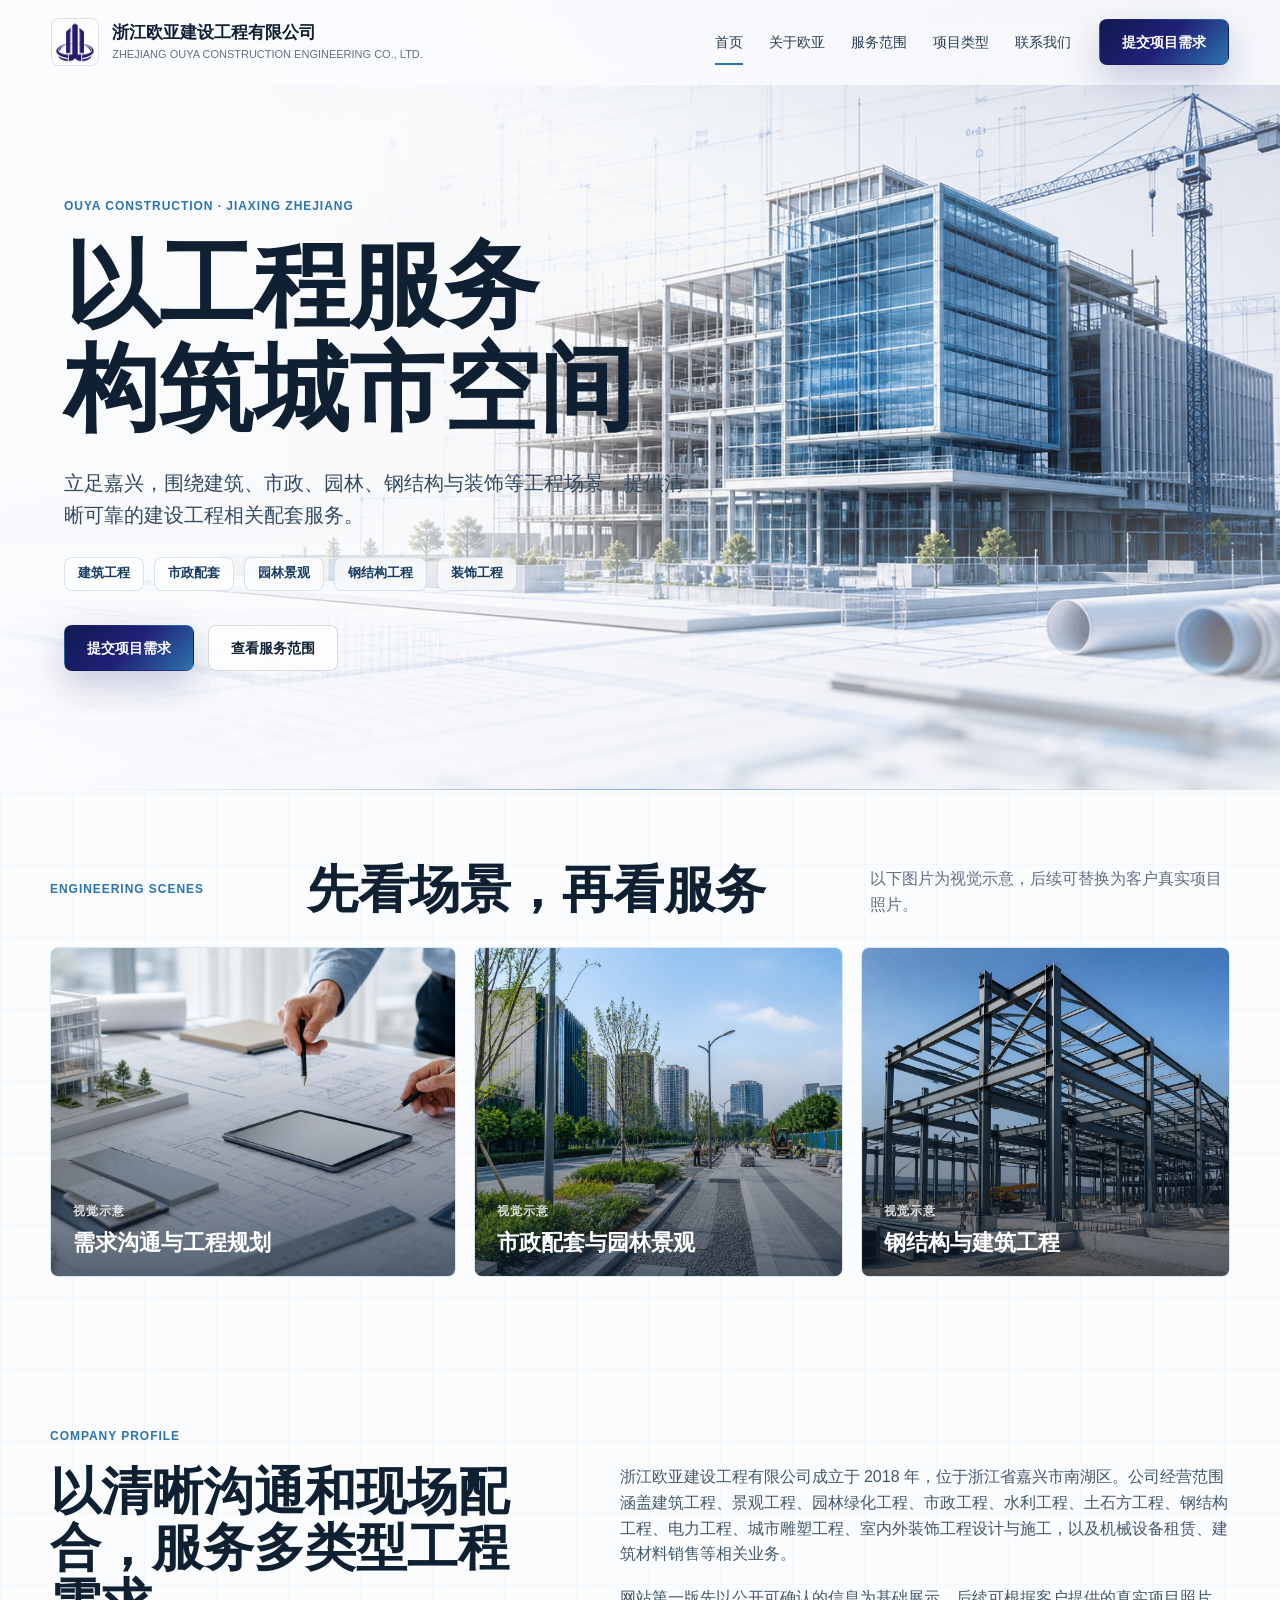
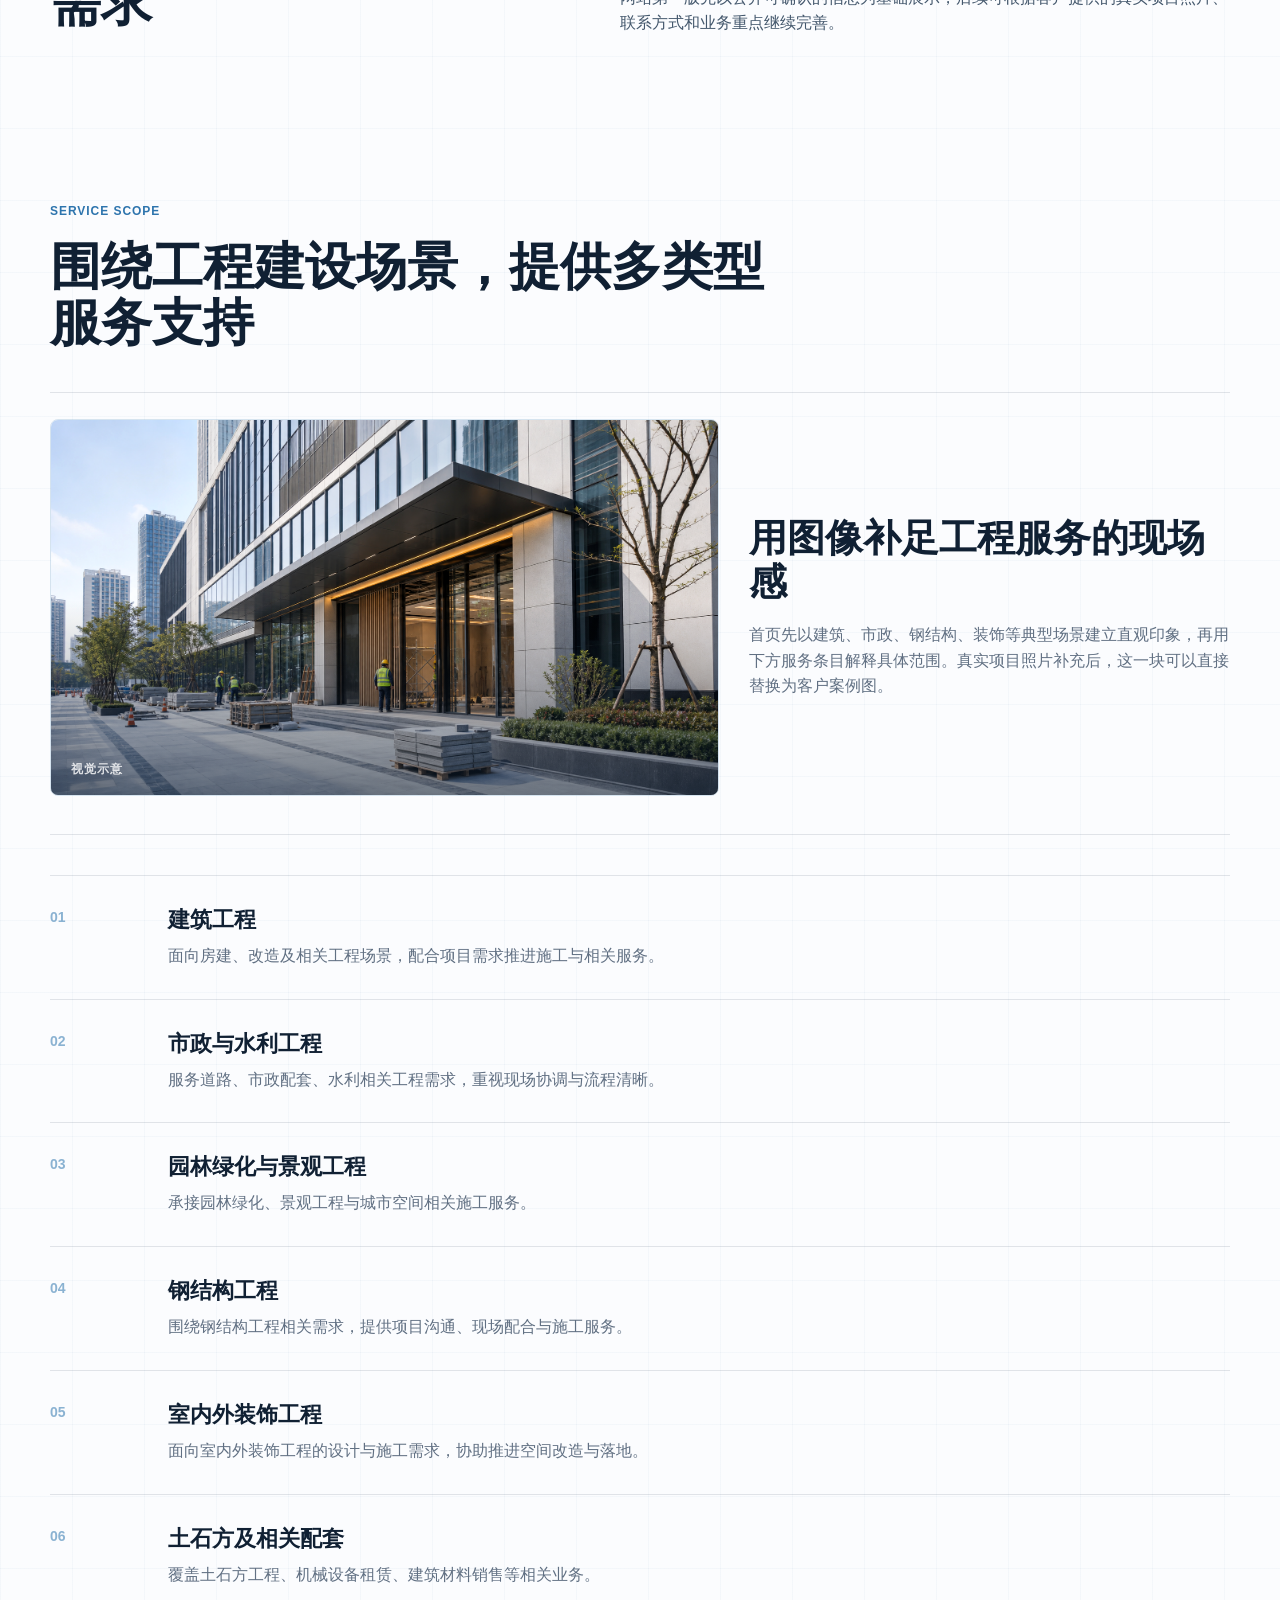
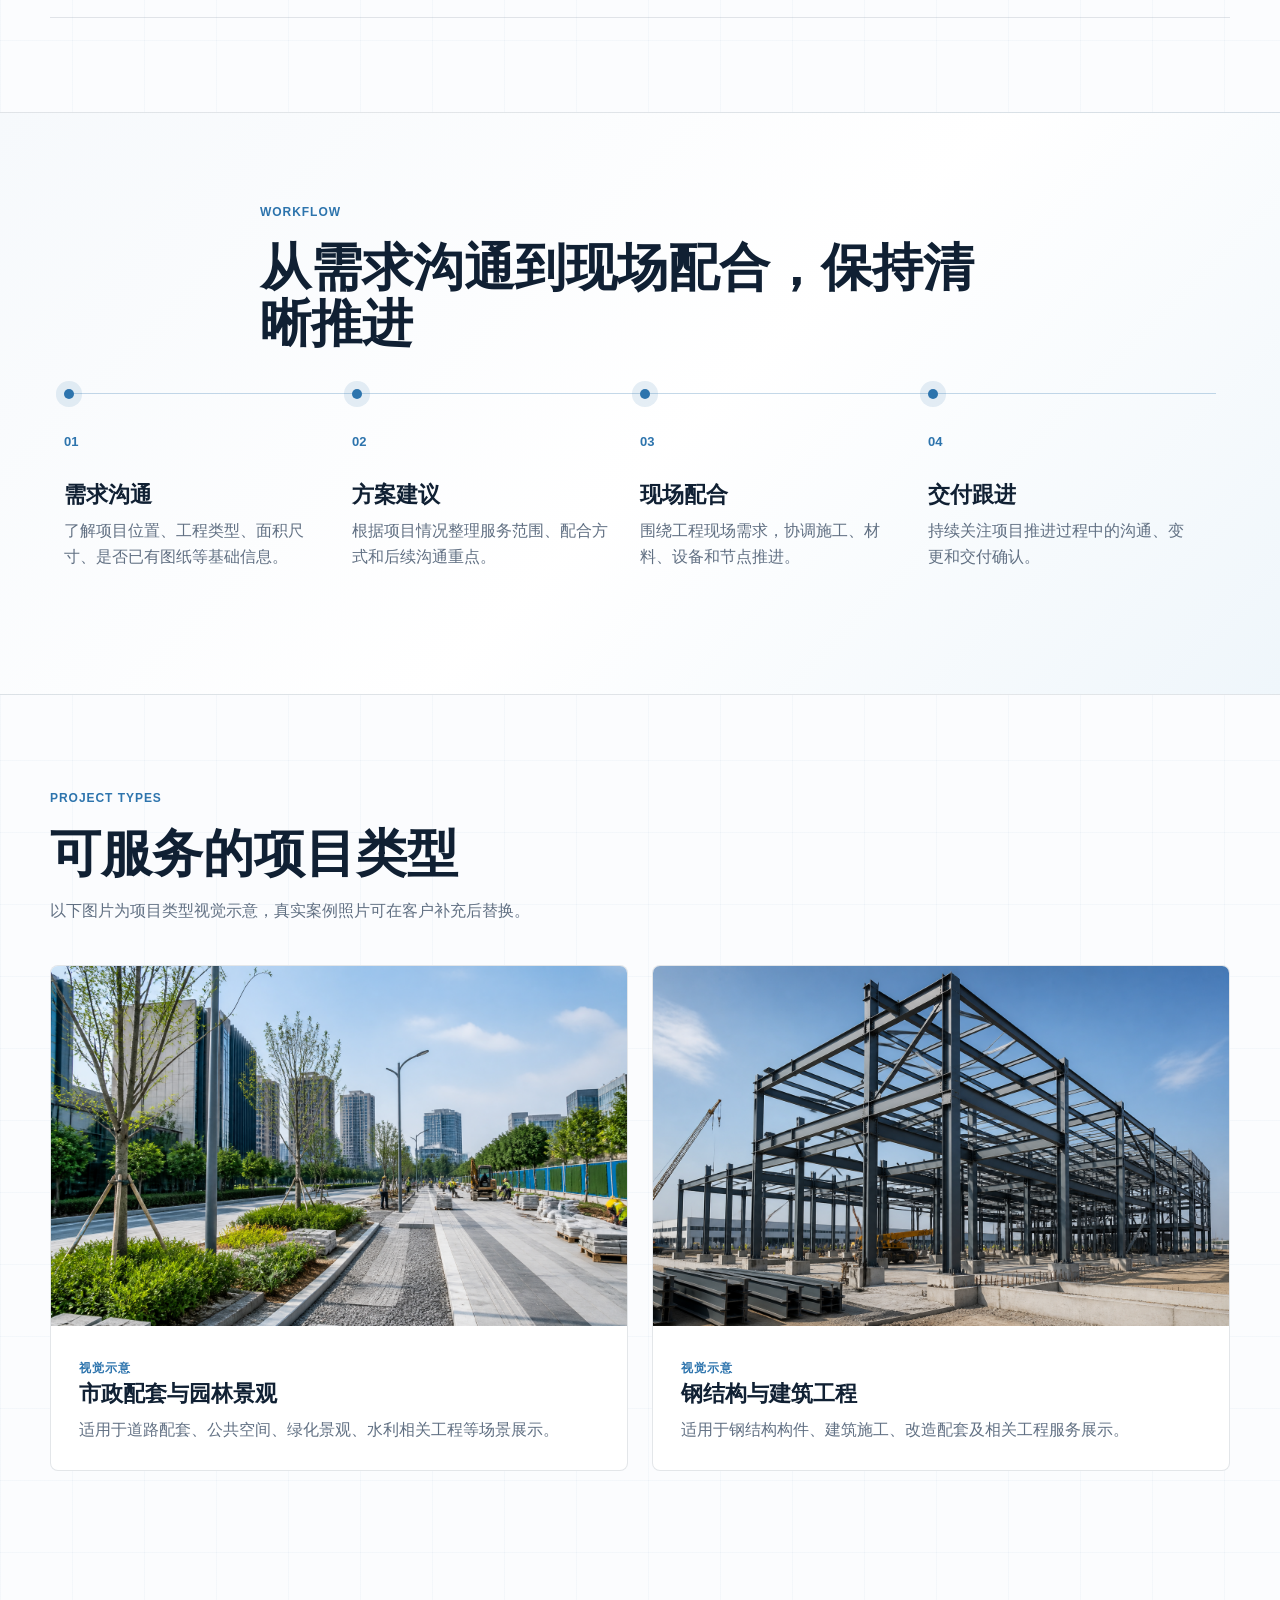
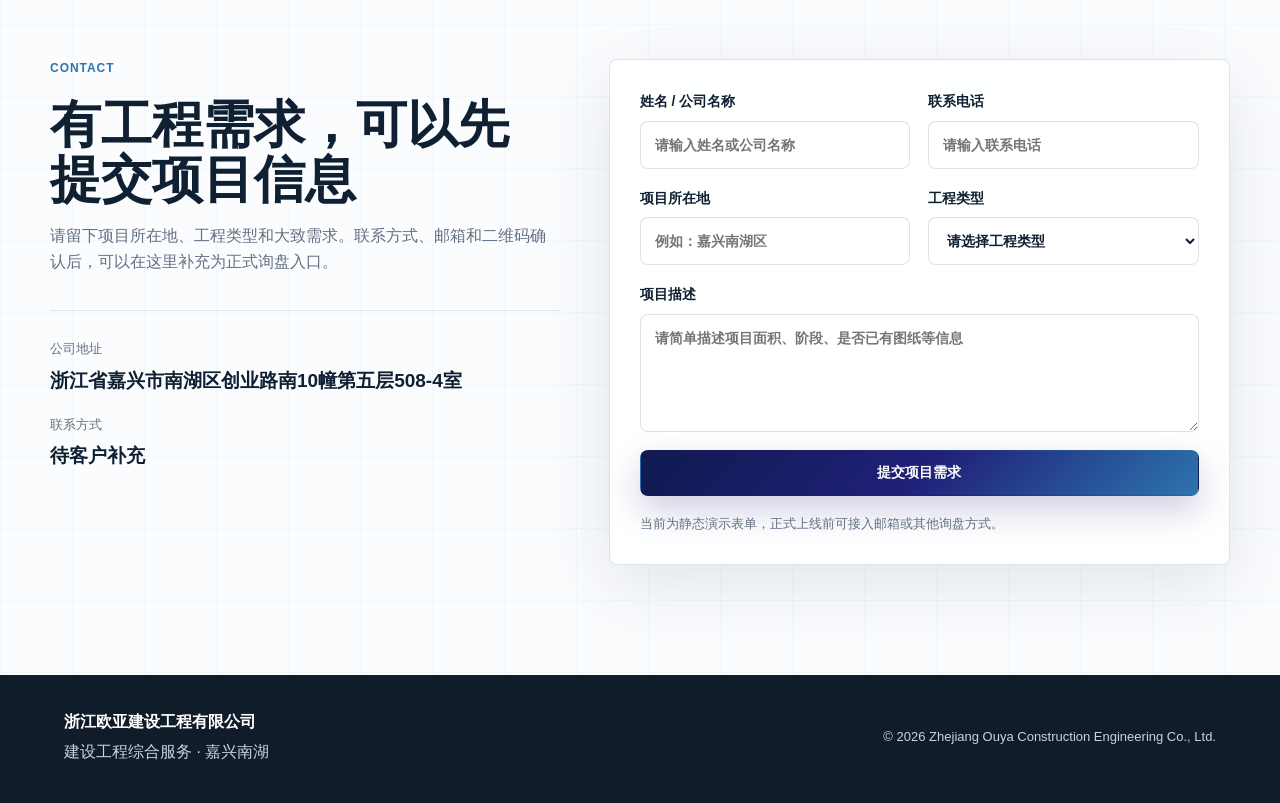
==== index.html @ c346c896 "Publish Ouya construction website draft" ====
﻿<!DOCTYPE html>
<html lang="zh-CN">
  <head>
    <meta charset="UTF-8" />
    <meta name="viewport" content="width=device-width, initial-scale=1.0" />
    <title>浙江欧亚建设工程有限公司 | 建设工程综合服务</title>
    <meta
      name="description"
      content="浙江欧亚建设工程有限公司位于浙江省嘉兴市南湖区，围绕建筑工程、市政工程、园林绿化、钢结构工程、室内外装饰等场景提供建设工程相关服务。"
    />
    <!-- 上线前确认正式域名后再补充 canonical。 -->
    <link rel="stylesheet" href="style.css?v=20260618-visual2" />
  </head>
  <body>
    <header class="site-header" data-header>
      <a class="brand" href="index.html" aria-label="浙江欧亚建设工程有限公司首页">
        <span class="brand-mark" aria-hidden="true">
          <img src="assets/images/ouya-logo-mark.png" alt="" />
        </span>
        <span class="brand-text">
          <strong>浙江欧亚建设工程有限公司</strong>
          <span>Zhejiang Ouya Construction Engineering Co., Ltd.</span>
        </span>
      </a>

      <button class="menu-toggle" type="button" aria-label="打开导航菜单" aria-expanded="false" data-menu-toggle>
        <span></span>
        <span></span>
      </button>

      <nav class="site-nav" data-nav>
        <a class="is-active" href="index.html">首页</a>
        <a href="about.html">关于欧亚</a>
        <a href="services.html">服务范围</a>
        <a href="cases.html">项目类型</a>
        <a href="contact.html">联系我们</a>
      </nav>

      <a class="header-action" href="contact.html#inquiry">提交项目需求</a>
    </header>

    <main id="top">
      <section class="hero">
        <div class="hero-media" aria-hidden="true">
          <img src="assets/images/home-hero-blueprint.png" alt="" />
        </div>
        <div class="hero-grid">
          <div class="hero-copy">
            <p class="eyebrow">OUYA CONSTRUCTION · JIAXING ZHEJIANG</p>
            <h1><span>以工程服务</span><span>构筑城市空间</span></h1>
            <p class="hero-lede">
              立足嘉兴，围绕建筑、市政、园林、钢结构与装饰等工程场景，提供清晰可靠的建设工程相关配套服务。
            </p>
            <div class="hero-scope" aria-label="主要服务方向">
              <span>建筑工程</span>
              <span>市政配套</span>
              <span>园林景观</span>
              <span>钢结构工程</span>
              <span>装饰工程</span>
            </div>
            <div class="hero-actions">
              <a class="btn primary" href="contact.html#inquiry">提交项目需求</a>
              <a class="btn secondary" href="services.html">查看服务范围</a>
            </div>
          </div>
        </div>
      </section>

      <section class="section visual-overview" aria-label="工程场景视觉示意">
        <div class="visual-overview-heading">
          <p class="section-kicker">ENGINEERING SCENES</p>
          <h2>先看场景，再看服务</h2>
          <p>以下图片为视觉示意，后续可替换为客户真实项目照片。</p>
        </div>
        <div class="visual-grid">
          <article>
            <img src="assets/images/about-project-planning.png" alt="工程沟通与项目规划视觉示意" />
            <div>
              <span>视觉示意</span>
              <h3>需求沟通与工程规划</h3>
            </div>
          </article>
          <article>
            <img src="assets/images/project-municipal-landscape.png" alt="市政与园林工程视觉示意" />
            <div>
              <span>视觉示意</span>
              <h3>市政配套与园林景观</h3>
            </div>
          </article>
          <article>
            <img src="assets/images/project-steel-structure.png" alt="钢结构工程视觉示意" />
            <div>
              <span>视觉示意</span>
              <h3>钢结构与建筑工程</h3>
            </div>
          </article>
        </div>
      </section>

      <section class="section intro" id="about">
        <div class="section-kicker">COMPANY PROFILE</div>
        <div class="split-layout">
          <div>
            <h2>以清晰沟通和现场配合，服务多类型工程需求</h2>
          </div>
          <div class="intro-copy">
            <p>
              浙江欧亚建设工程有限公司成立于 2018 年，位于浙江省嘉兴市南湖区。公司经营范围涵盖建筑工程、景观工程、园林绿化工程、市政工程、水利工程、土石方工程、钢结构工程、电力工程、城市雕塑工程、室内外装饰工程设计与施工，以及机械设备租赁、建筑材料销售等相关业务。
            </p>
            <p>
              网站第一版先以公开可确认的信息为基础展示，后续可根据客户提供的真实项目照片、联系方式和业务重点继续完善。
            </p>
          </div>
        </div>
      </section>

      <section class="section service-section" id="services">
        <div class="section-heading">
          <p class="section-kicker">SERVICE SCOPE</p>
          <h2>围绕工程建设场景，提供多类型服务支持</h2>
        </div>

        <div class="service-visual-layout">
          <div class="service-visual">
            <img src="assets/images/project-facade-decoration.png" alt="室内外装饰与外立面工程视觉示意" />
            <span>视觉示意</span>
          </div>
          <div class="service-visual-copy">
            <h3>用图像补足工程服务的现场感</h3>
            <p>
              首页先以建筑、市政、钢结构、装饰等典型场景建立直观印象，再用下方服务条目解释具体范围。真实项目照片补充后，这一块可以直接替换为客户案例图。
            </p>
          </div>
        </div>

        <div class="service-list">
          <article class="service-row">
            <span class="service-index">01</span>
            <div>
              <h3>建筑工程</h3>
              <p>面向房建、改造及相关工程场景，配合项目需求推进施工与相关服务。</p>
            </div>
          </article>
          <article class="service-row">
            <span class="service-index">02</span>
            <div>
              <h3>市政与水利工程</h3>
              <p>服务道路、市政配套、水利相关工程需求，重视现场协调与流程清晰。</p>
            </div>
          </article>
          <article class="service-row">
            <span class="service-index">03</span>
            <div>
              <h3>园林绿化与景观工程</h3>
              <p>承接园林绿化、景观工程与城市空间相关施工服务。</p>
            </div>
          </article>
          <article class="service-row">
            <span class="service-index">04</span>
            <div>
              <h3>钢结构工程</h3>
              <p>围绕钢结构工程相关需求，提供项目沟通、现场配合与施工服务。</p>
            </div>
          </article>
          <article class="service-row">
            <span class="service-index">05</span>
            <div>
              <h3>室内外装饰工程</h3>
              <p>面向室内外装饰工程的设计与施工需求，协助推进空间改造与落地。</p>
            </div>
          </article>
          <article class="service-row">
            <span class="service-index">06</span>
            <div>
              <h3>土石方及相关配套</h3>
              <p>覆盖土石方工程、机械设备租赁、建筑材料销售等相关业务。</p>
            </div>
          </article>
        </div>
      </section>

      <section class="section process-section">
        <div class="section-heading">
          <p class="section-kicker">WORKFLOW</p>
          <h2>从需求沟通到现场配合，保持清晰推进</h2>
        </div>
        <div class="process-line">
          <article>
            <span>01</span>
            <h3>需求沟通</h3>
            <p>了解项目位置、工程类型、面积尺寸、是否已有图纸等基础信息。</p>
          </article>
          <article>
            <span>02</span>
            <h3>方案建议</h3>
            <p>根据项目情况整理服务范围、配合方式和后续沟通重点。</p>
          </article>
          <article>
            <span>03</span>
            <h3>现场配合</h3>
            <p>围绕工程现场需求，协调施工、材料、设备和节点推进。</p>
          </article>
          <article>
            <span>04</span>
            <h3>交付跟进</h3>
            <p>持续关注项目推进过程中的沟通、变更和交付确认。</p>
          </article>
        </div>
      </section>

      <section class="section project-section" id="project-types">
        <div class="section-heading">
          <p class="section-kicker">PROJECT TYPES</p>
          <h2>可服务的项目类型</h2>
          <p>以下图片为项目类型视觉示意，真实案例照片可在客户补充后替换。</p>
        </div>

        <div class="project-grid">
          <article class="project-feature">
            <img src="assets/images/project-municipal-landscape.png" alt="市政与园林工程视觉示意" />
            <div>
              <span>视觉示意</span>
              <h3>市政配套与园林景观</h3>
              <p>适用于道路配套、公共空间、绿化景观、水利相关工程等场景展示。</p>
            </div>
          </article>
          <article class="project-feature">
            <img src="assets/images/project-steel-structure.png" alt="钢结构工程视觉示意" />
            <div>
              <span>视觉示意</span>
              <h3>钢结构与建筑工程</h3>
              <p>适用于钢结构构件、建筑施工、改造配套及相关工程服务展示。</p>
            </div>
          </article>
        </div>
      </section>

      <section class="section contact-section" id="contact">
        <div class="contact-copy">
          <p class="section-kicker">CONTACT</p>
          <h2>有工程需求，可以先提交项目信息</h2>
          <p>
            请留下项目所在地、工程类型和大致需求。联系方式、邮箱和二维码确认后，可以在这里补充为正式询盘入口。
          </p>
          <div class="contact-info">
            <div>
              <span>公司地址</span>
              <strong>浙江省嘉兴市南湖区创业路南10幢第五层508-4室</strong>
            </div>
            <div>
              <span>联系方式</span>
              <strong>待客户补充</strong>
            </div>
          </div>
        </div>

        <form class="inquiry-form" data-form>
          <label>
            <span>姓名 / 公司名称</span>
            <input type="text" name="name" placeholder="请输入姓名或公司名称" required />
          </label>
          <label>
            <span>联系电话</span>
            <input type="tel" name="phone" placeholder="请输入联系电话" required />
          </label>
          <label>
            <span>项目所在地</span>
            <input type="text" name="location" placeholder="例如：嘉兴南湖区" />
          </label>
          <label>
            <span>工程类型</span>
            <select name="type">
              <option value="">请选择工程类型</option>
              <option>建筑工程</option>
              <option>市政工程</option>
              <option>园林绿化工程</option>
              <option>钢结构工程</option>
              <option>室内外装饰工程</option>
              <option>其他工程需求</option>
            </select>
          </label>
          <label class="full-field">
            <span>项目描述</span>
            <textarea name="message" rows="4" placeholder="请简单描述项目面积、阶段、是否已有图纸等信息"></textarea>
          </label>
          <button class="btn primary full-field" type="submit">提交项目需求</button>
          <p class="form-note" data-form-note>当前为静态演示表单，正式上线前可接入邮箱或其他询盘方式。</p>
        </form>
      </section>
    </main>

    <footer class="site-footer">
      <div>
        <strong>浙江欧亚建设工程有限公司</strong>
        <span>建设工程综合服务 · 嘉兴南湖</span>
      </div>
      <p>© <span data-year></span> Zhejiang Ouya Construction Engineering Co., Ltd.</p>
    </footer>

    <div class="mobile-contact-bar" aria-label="移动端联系入口">
      <button type="button" data-phone-alert>电话咨询</button>
      <a href="contact.html#inquiry">提交需求</a>
    </div>

    <script src="script.js"></script>
  </body>
</html>
---- style.css ----
:root {
  --ink: #102033;
  --muted: #617083;
  --soft: #eef3f8;
  --line: rgba(24, 50, 78, 0.12);
  --brand: #202078;
  --brand-deep: #101a4f;
  --blue: #2d74ad;
  --cyan: #48b9da;
  --paper: #fbfcfe;
  --white: #ffffff;
  --shadow: 0 20px 70px rgba(31, 54, 81, 0.12);
  --max: 1180px;
}

* {
  box-sizing: border-box;
}

html {
  scroll-behavior: auto;
  overflow-x: clip;
  overflow-y: auto;
}

body {
  margin: 0;
  color: var(--ink);
  background:
    linear-gradient(90deg, rgba(47, 110, 164, 0.035) 1px, transparent 1px),
    linear-gradient(180deg, rgba(47, 110, 164, 0.035) 1px, transparent 1px),
    var(--paper);
  background-size: 72px 72px;
  font-family: "Microsoft YaHei", "PingFang SC", "Noto Sans CJK SC", Arial, sans-serif;
  line-height: 1.6;
  min-height: 100%;
  overflow-x: clip;
}

img {
  display: block;
  max-width: 100%;
}

a {
  color: inherit;
  text-decoration: none;
}

button,
input,
select,
textarea {
  font: inherit;
}

.site-header {
  position: fixed;
  top: 0;
  left: 0;
  right: 0;
  z-index: 50;
  display: grid;
  grid-template-columns: minmax(260px, 1fr) auto auto;
  align-items: center;
  gap: 28px;
  padding: 18px clamp(20px, 4vw, 56px);
  background: rgba(251, 252, 254, 0.84);
  border-bottom: 1px solid transparent;
  backdrop-filter: blur(18px);
  transition: border-color 0.2s ease, box-shadow 0.2s ease, background 0.2s ease;
}

.site-header.is-scrolled {
  background: rgba(251, 252, 254, 0.94);
  border-color: var(--line);
  box-shadow: 0 12px 38px rgba(27, 47, 70, 0.08);
}

.brand {
  display: inline-flex;
  align-items: center;
  min-width: 0;
  gap: 13px;
}

.brand-mark {
  width: 48px;
  height: 48px;
  flex: 0 0 auto;
  display: grid;
  place-items: center;
  overflow: hidden;
  border: 1px solid rgba(32, 32, 120, 0.14);
  background: var(--white);
  border-radius: 8px;
}

.brand-mark img {
  width: 100%;
  height: 100%;
  max-width: 100%;
  object-fit: contain;
  object-position: center;
}

.brand-text {
  display: grid;
  min-width: 0;
  line-height: 1.2;
}

.brand-text strong {
  font-size: 17px;
  letter-spacing: 0;
}

.brand-text span {
  margin-top: 5px;
  color: var(--muted);
  font-size: 11px;
  text-transform: uppercase;
}

.site-nav {
  display: flex;
  align-items: center;
  gap: 26px;
  color: #263b52;
  font-size: 14px;
  white-space: nowrap;
}

.site-nav a {
  position: relative;
  padding: 4px 0;
}

.site-nav a::after {
  position: absolute;
  left: 0;
  right: 0;
  bottom: -8px;
  height: 2px;
  background: var(--blue);
  content: "";
  opacity: 0;
  transform: scaleX(0.35);
  transition: opacity 0.2s ease, transform 0.2s ease;
}

.site-nav a:hover::after,
.site-nav a.is-active::after {
  opacity: 1;
  transform: scaleX(1);
}

.header-action,
.btn {
  display: inline-flex;
  align-items: center;
  justify-content: center;
  min-height: 46px;
  padding: 0 22px;
  border: 1px solid transparent;
  border-radius: 8px;
  font-size: 14px;
  font-weight: 700;
  cursor: pointer;
  transition: transform 0.2s ease, border-color 0.2s ease, background 0.2s ease, color 0.2s ease;
}

.header-action,
.btn.primary {
  color: var(--white);
  background: linear-gradient(135deg, var(--brand-deep), var(--brand), var(--blue));
  box-shadow: 0 14px 34px rgba(32, 32, 120, 0.22);
}

.btn.secondary {
  color: var(--ink);
  background: rgba(255, 255, 255, 0.72);
  border-color: rgba(24, 50, 78, 0.16);
}

.header-action:hover,
.btn:hover {
  transform: translateY(-1px);
}

.menu-toggle {
  display: none;
  width: 46px;
  height: 42px;
  padding: 0;
  border: 1px solid var(--line);
  border-radius: 8px;
  background: rgba(255, 255, 255, 0.72);
}

.menu-toggle span {
  display: block;
  width: 18px;
  height: 2px;
  margin: 5px auto;
  background: var(--ink);
  transition: transform 0.2s ease;
}

.hero {
  position: relative;
  min-height: 790px;
  padding: 174px clamp(20px, 5vw, 72px) 82px;
  overflow: hidden;
  isolation: isolate;
}

.hero::after {
  position: absolute;
  left: clamp(20px, 5vw, 72px);
  right: clamp(20px, 5vw, 72px);
  bottom: 0;
  height: 1px;
  background: linear-gradient(90deg, transparent, rgba(45, 116, 173, 0.5), transparent);
  content: "";
}

.hero-media {
  position: absolute;
  inset: 0;
  z-index: -2;
}

.hero-media::after {
  position: absolute;
  inset: 0;
  background:
    linear-gradient(90deg, rgba(251, 252, 254, 0.9) 0%, rgba(251, 252, 254, 0.66) 31%, rgba(251, 252, 254, 0.04) 64%, rgba(251, 252, 254, 0.14) 100%),
    linear-gradient(180deg, rgba(251, 252, 254, 0.26) 0%, rgba(251, 252, 254, 0) 58%, rgba(251, 252, 254, 0.76) 100%);
  content: "";
}

.hero-media img {
  width: 100%;
  height: 100%;
  object-fit: cover;
  object-position: 60% center;
  filter: saturate(1.2) contrast(1.16) brightness(0.96);
}

.hero-grid {
  width: min(100%, var(--max));
  margin: 0 auto;
  display: grid;
  grid-template-columns: minmax(0, 720px);
  align-items: center;
  min-height: 520px;
}

.hero-copy {
  min-width: 0;
}

.hero-copy p,
.contact-copy p,
.service-row p,
.process-line p,
.project-feature p {
  overflow-wrap: anywhere;
}

.eyebrow,
.section-kicker {
  margin: 0 0 18px;
  color: var(--blue);
  font-size: 12px;
  font-weight: 800;
  letter-spacing: 0.08em;
  text-transform: uppercase;
}

.hero h1,
.section h2 {
  margin: 0;
  color: var(--ink);
  font-weight: 800;
  line-height: 1.08;
  letter-spacing: 0;
}

.hero h1 {
  max-width: 720px;
  font-size: clamp(54px, 7.4vw, 102px);
  letter-spacing: 0;
}

.hero h1 span {
  display: block;
}

.hero-lede {
  max-width: 620px;
  margin: 28px 0 0;
  color: #334a61;
  font-size: 20px;
}

.hero-scope {
  display: flex;
  flex-wrap: wrap;
  gap: 10px;
  max-width: 680px;
  margin-top: 26px;
}

.hero-scope span {
  display: inline-flex;
  align-items: center;
  min-height: 34px;
  padding: 0 13px;
  color: #173c62;
  background: rgba(255, 255, 255, 0.68);
  border: 1px solid rgba(45, 116, 173, 0.18);
  border-radius: 8px;
  font-size: 13px;
  font-weight: 800;
  backdrop-filter: blur(12px);
}

.hero-actions {
  display: flex;
  flex-wrap: wrap;
  gap: 14px;
  margin-top: 34px;
}

.contact-info span {
  display: block;
  margin-bottom: 6px;
  color: var(--muted);
  font-size: 13px;
}

.contact-info strong {
  color: var(--ink);
  font-size: 19px;
}

.section {
  width: min(100% - 40px, var(--max));
  margin: 0 auto;
  padding: 94px 0;
}

.visual-overview {
  padding-top: 72px;
  padding-bottom: 56px;
}

.visual-overview-heading {
  display: flex;
  align-items: end;
  justify-content: space-between;
  gap: 32px;
  margin-bottom: 30px;
}

.visual-overview-heading h2 {
  max-width: 520px;
  overflow-wrap: anywhere;
}

.visual-overview-heading p:last-child {
  max-width: 360px;
  margin: 0;
  color: var(--muted);
}

.visual-grid {
  display: grid;
  grid-template-columns: 1.1fr 1fr 1fr;
  gap: 18px;
}

.visual-grid article {
  position: relative;
  min-height: 330px;
  overflow: hidden;
  border: 1px solid rgba(45, 116, 173, 0.18);
  border-radius: 8px;
  background: var(--white);
}

.visual-grid img {
  width: 100%;
  height: 100%;
  object-fit: cover;
  filter: saturate(1.08) contrast(1.05);
}

.visual-grid article::after {
  position: absolute;
  inset: 0;
  background: linear-gradient(180deg, rgba(16, 32, 51, 0.02) 30%, rgba(16, 32, 51, 0.66) 100%);
  content: "";
}

.visual-grid article div {
  position: absolute;
  left: 22px;
  right: 22px;
  bottom: 20px;
  z-index: 1;
}

.visual-grid span,
.service-visual span {
  display: inline-block;
  margin-bottom: 8px;
  color: rgba(255, 255, 255, 0.82);
  font-size: 12px;
  font-weight: 800;
  letter-spacing: 0.08em;
}

.visual-grid h3 {
  margin: 0;
  color: var(--white);
  font-size: 22px;
  line-height: 1.25;
}

.page-hero {
  width: min(100% - 40px, var(--max));
  margin: 0 auto;
  min-height: 650px;
  padding: 170px 0 82px;
  display: grid;
  grid-template-columns: minmax(280px, 0.9fr) minmax(360px, 1.1fr);
  align-items: center;
  gap: 58px;
}

.page-hero-copy h1 {
  margin: 0;
  color: var(--ink);
  font-size: clamp(48px, 6vw, 78px);
  line-height: 1.04;
  letter-spacing: 0;
}

.page-hero-copy p:not(.eyebrow) {
  max-width: 560px;
  margin: 26px 0 0;
  color: #43576c;
  font-size: 18px;
}

.page-hero-media {
  position: relative;
  overflow: hidden;
  border: 1px solid rgba(45, 116, 173, 0.18);
  border-radius: 8px;
  background: var(--white);
  box-shadow: var(--shadow);
}

.page-hero-media::after {
  position: absolute;
  inset: 0;
  background: linear-gradient(180deg, transparent 46%, rgba(16, 32, 51, 0.24));
  content: "";
  pointer-events: none;
}

.page-hero-media img {
  width: 100%;
  aspect-ratio: 16 / 11;
  object-fit: cover;
}

.page-hero-media span {
  position: absolute;
  left: 18px;
  bottom: 16px;
  z-index: 1;
  color: var(--white);
  font-size: 12px;
  font-weight: 800;
  letter-spacing: 0.08em;
}

.contact-card {
  display: grid;
  gap: 0;
  background: rgba(255, 255, 255, 0.82);
  border: 1px solid rgba(45, 116, 173, 0.2);
  border-radius: 8px;
  box-shadow: var(--shadow);
  backdrop-filter: blur(18px);
}

.contact-card div {
  padding: 28px;
  border-bottom: 1px solid var(--line);
}

.contact-card div:last-child {
  border-bottom: 0;
}

.contact-card span,
.fact-grid span {
  display: block;
  margin-bottom: 7px;
  color: var(--muted);
  font-size: 13px;
}

.contact-card strong,
.fact-grid strong {
  display: block;
  color: var(--ink);
  font-size: 20px;
  line-height: 1.38;
}

.facts-section {
  padding-top: 0;
}

.fact-grid {
  display: grid;
  grid-template-columns: repeat(4, minmax(0, 1fr));
  border-top: 1px solid var(--line);
  border-bottom: 1px solid var(--line);
}

.fact-grid div {
  min-height: 150px;
  padding: 28px 24px;
  border-right: 1px solid var(--line);
}

.fact-grid div:last-child {
  border-right: 0;
}

.split-layout {
  display: grid;
  grid-template-columns: minmax(280px, 0.9fr) minmax(320px, 1.1fr);
  gap: 70px;
  align-items: start;
}

.section h2 {
  font-size: clamp(32px, 4vw, 52px);
}

.intro-copy {
  color: #43576c;
  font-size: 16px;
}

.intro-copy p {
  margin: 0;
}

.intro-copy p + p {
  margin-top: 18px;
}

.section-heading {
  max-width: 760px;
  margin-bottom: 42px;
}

.section-heading > p:last-child {
  margin: 16px 0 0;
  color: var(--muted);
}

.service-section {
  padding-top: 72px;
}

.service-visual-layout {
  display: grid;
  grid-template-columns: minmax(320px, 1fr) minmax(280px, 0.72fr);
  gap: 30px;
  align-items: center;
  margin: 0 0 40px;
  padding: 26px 0 38px;
  border-top: 1px solid var(--line);
  border-bottom: 1px solid var(--line);
}

.service-visual {
  position: relative;
  overflow: hidden;
  border-radius: 8px;
  border: 1px solid rgba(45, 116, 173, 0.18);
}

.service-visual::after {
  position: absolute;
  inset: 0;
  background: linear-gradient(180deg, transparent 48%, rgba(16, 32, 51, 0.58));
  content: "";
}

.service-visual img {
  width: 100%;
  aspect-ratio: 16 / 9;
  object-fit: cover;
  filter: saturate(1.08) contrast(1.05);
}

.service-visual span {
  position: absolute;
  left: 20px;
  bottom: 16px;
  z-index: 1;
  margin-bottom: 0;
}

.service-visual-copy {
  padding: 12px 0;
}

.service-visual-copy h3 {
  margin: 0;
  color: var(--ink);
  font-size: clamp(26px, 3vw, 38px);
  line-height: 1.16;
}

.service-visual-copy p {
  margin: 18px 0 0;
  color: var(--muted);
}

.service-list {
  border-top: 1px solid var(--line);
}

.service-row {
  display: grid;
  grid-template-columns: 90px 1fr;
  gap: 28px;
  padding: 30px 0;
  border-bottom: 1px solid var(--line);
}

.service-index {
  color: rgba(45, 116, 173, 0.55);
  font-size: 14px;
  font-weight: 800;
}

.service-row h3,
.process-line h3,
.project-feature h3 {
  margin: 0;
  color: var(--ink);
  font-size: 22px;
  line-height: 1.28;
}

.service-row p,
.process-line p,
.project-feature p {
  margin: 9px 0 0;
  color: var(--muted);
}

.process-section {
  width: 100%;
  max-width: none;
  padding: 90px clamp(20px, 5vw, 72px);
  background: linear-gradient(135deg, #f6f9fc, #ffffff 54%, #eff6fb);
  border-top: 1px solid var(--line);
  border-bottom: 1px solid var(--line);
}

.process-section .section-heading,
.process-line {
  width: min(100%, var(--max));
  margin-left: auto;
  margin-right: auto;
}

.process-line {
  display: grid;
  grid-template-columns: repeat(4, 1fr);
  border-top: 1px solid rgba(45, 116, 173, 0.28);
}

.process-line article {
  position: relative;
  min-height: 210px;
  padding: 34px 26px 0 0;
}

.process-line article::before {
  position: absolute;
  top: -5px;
  left: 0;
  width: 10px;
  height: 10px;
  background: var(--blue);
  border-radius: 50%;
  content: "";
  box-shadow: 0 0 0 8px rgba(45, 116, 173, 0.12);
}

.process-line span {
  display: inline-block;
  margin-bottom: 28px;
  color: var(--blue);
  font-size: 13px;
  font-weight: 800;
}

.project-grid {
  display: grid;
  grid-template-columns: repeat(2, minmax(0, 1fr));
  gap: 24px;
}

.project-grid-three {
  grid-template-columns: repeat(3, minmax(0, 1fr));
}

.project-feature {
  overflow: hidden;
  border: 1px solid var(--line);
  border-radius: 8px;
  background: var(--white);
}

.project-feature img {
  width: 100%;
  aspect-ratio: 16 / 10;
  object-fit: cover;
}

.project-feature div {
  padding: 28px;
}

.project-feature span {
  color: var(--blue);
  font-size: 12px;
  font-weight: 800;
  letter-spacing: 0.08em;
}

.contact-section {
  display: grid;
  grid-template-columns: minmax(280px, 0.9fr) minmax(360px, 1.1fr);
  gap: 50px;
  align-items: start;
  padding-bottom: 110px;
}

.contact-page-section {
  padding-top: 40px;
}

.service-note {
  display: flex;
  align-items: center;
  justify-content: space-between;
  gap: 30px;
  padding: 48px 0 96px;
  border-top: 1px solid var(--line);
}

.service-note h2 {
  max-width: 780px;
}

.service-note p:not(.section-kicker) {
  max-width: 680px;
  margin: 14px 0 0;
  color: var(--muted);
}

.contact-copy p:not(.section-kicker) {
  color: var(--muted);
}

.contact-info {
  display: grid;
  gap: 18px;
  margin-top: 36px;
  padding-top: 28px;
  border-top: 1px solid var(--line);
}

.inquiry-form {
  display: grid;
  grid-template-columns: repeat(2, minmax(0, 1fr));
  gap: 18px;
  padding: 30px;
  background: rgba(255, 255, 255, 0.8);
  border: 1px solid rgba(45, 116, 173, 0.18);
  border-radius: 8px;
  box-shadow: var(--shadow);
  backdrop-filter: blur(18px);
}

.inquiry-form label {
  display: grid;
  gap: 8px;
  color: var(--ink);
  font-size: 14px;
  font-weight: 700;
}

.inquiry-form input,
.inquiry-form select,
.inquiry-form textarea {
  width: 100%;
  border: 1px solid rgba(24, 50, 78, 0.14);
  border-radius: 8px;
  background: var(--white);
  color: var(--ink);
  outline: none;
}

.inquiry-form input,
.inquiry-form select {
  height: 48px;
  padding: 0 14px;
}

.inquiry-form textarea {
  min-height: 118px;
  resize: vertical;
  padding: 12px 14px;
}

.inquiry-form input:focus,
.inquiry-form select:focus,
.inquiry-form textarea:focus {
  border-color: rgba(45, 116, 173, 0.72);
  box-shadow: 0 0 0 4px rgba(45, 116, 173, 0.1);
}

.full-field {
  grid-column: 1 / -1;
}

.form-note {
  grid-column: 1 / -1;
  margin: 0;
  color: var(--muted);
  font-size: 13px;
}

.form-note.is-success {
  color: #186a46;
}

.site-footer {
  display: flex;
  align-items: center;
  justify-content: space-between;
  gap: 24px;
  padding: 34px clamp(20px, 5vw, 72px) 38px;
  color: #c8d4df;
  background: #111c2b;
}

.site-footer div {
  display: grid;
  gap: 4px;
}

.site-footer strong {
  color: var(--white);
}

.site-footer p {
  margin: 0;
  font-size: 13px;
}

.mobile-contact-bar {
  position: fixed;
  left: 12px;
  right: 12px;
  bottom: 12px;
  z-index: 60;
  display: none;
  grid-template-columns: 1fr 1fr;
  gap: 10px;
  padding: 10px;
  background: rgba(255, 255, 255, 0.88);
  border: 1px solid var(--line);
  border-radius: 8px;
  box-shadow: 0 14px 34px rgba(16, 32, 51, 0.18);
  backdrop-filter: blur(16px);
}

.mobile-contact-bar a,
.mobile-contact-bar button {
  display: grid;
  place-items: center;
  min-height: 44px;
  border: 0;
  border-radius: 8px;
  font-weight: 800;
}

.mobile-contact-bar button {
  color: var(--ink);
  background: #edf3f8;
}

.mobile-contact-bar a {
  color: var(--white);
  background: var(--brand);
}

@media (max-width: 1080px) {
  .site-header {
    grid-template-columns: 1fr auto;
  }

  .header-action {
    display: none;
  }

  .menu-toggle {
    display: block;
  }

  .site-nav {
    position: absolute;
    top: calc(100% + 1px);
    left: 16px;
    right: 16px;
    display: none;
    flex-direction: column;
    align-items: stretch;
    gap: 0;
    padding: 10px;
    background: rgba(255, 255, 255, 0.96);
    border: 1px solid var(--line);
    border-radius: 8px;
    box-shadow: var(--shadow);
  }

  .site-nav.is-open {
    display: flex;
  }

  .site-nav a {
    padding: 12px;
  }

  .site-nav a::after {
    display: none;
  }

  .hero {
    min-height: 720px;
  }

  .hero-grid {
    grid-template-columns: 1fr;
    min-height: 500px;
  }

  .process-line {
    grid-template-columns: repeat(2, 1fr);
    row-gap: 26px;
  }

  .visual-overview-heading,
  .service-visual-layout {
    grid-template-columns: 1fr;
  }

  .visual-overview-heading {
    display: grid;
  }

  .visual-grid {
    grid-template-columns: 1fr 1fr;
  }

  .visual-grid article:first-child {
    grid-column: 1 / -1;
  }

  .page-hero {
    grid-template-columns: 1fr;
    min-height: auto;
    padding-top: 136px;
  }

  .fact-grid,
  .project-grid-three {
    grid-template-columns: repeat(2, minmax(0, 1fr));
  }
}

@media (max-width: 760px) {
  body {
    background-size: 48px 48px;
  }

  .site-header {
    padding: 12px 16px;
  }

  .brand-mark {
    width: 42px;
    height: 42px;
  }

  .brand-mark img {
    width: 100%;
    height: 100%;
  }

  .brand-text strong {
    font-size: 15px;
  }

  .brand-text span {
    display: none;
  }

  .hero {
    min-height: auto;
    padding: 126px 20px 64px;
  }

  .hero-media::after {
    background:
      linear-gradient(180deg, rgba(251, 252, 254, 0.88) 0%, rgba(251, 252, 254, 0.42) 48%, rgba(251, 252, 254, 0.88) 100%),
      linear-gradient(90deg, rgba(251, 252, 254, 0.82), rgba(251, 252, 254, 0.16));
  }

  .hero-media img {
    object-position: 66% center;
  }

  .hero h1 {
    max-width: 100%;
    font-size: clamp(42px, 12.8vw, 56px);
    overflow-wrap: anywhere;
  }

  .hero-lede {
    font-size: 16px;
  }

  .hero-scope {
    display: grid;
    grid-template-columns: repeat(2, minmax(0, 1fr));
    gap: 8px;
    margin-top: 22px;
  }

  .hero-scope span {
    justify-content: center;
    min-height: 32px;
    padding: 0 10px;
    font-size: 12px;
  }

  .hero-actions {
    display: grid;
    grid-template-columns: 1fr;
  }

  .section {
    width: min(100% - 32px, var(--max));
    padding: 66px 0;
  }

  .visual-overview {
    padding-top: 54px;
    padding-bottom: 36px;
  }

  .visual-overview-heading {
    gap: 14px;
    margin-bottom: 22px;
  }

  .visual-grid,
  .service-visual-layout {
    grid-template-columns: 1fr;
  }

  .visual-grid article {
    min-height: 230px;
  }

  .visual-grid article:first-child {
    grid-column: auto;
  }

  .visual-grid article div {
    left: 18px;
    right: 18px;
    bottom: 18px;
  }

  .visual-grid h3 {
    font-size: 20px;
  }

  .service-visual-layout {
    gap: 20px;
    margin-bottom: 30px;
    padding: 20px 0 30px;
  }

  .page-hero {
    width: min(100% - 32px, var(--max));
    padding: 118px 0 54px;
    gap: 32px;
  }

  .page-hero-copy h1 {
    font-size: clamp(38px, 12vw, 54px);
  }

  .page-hero-copy p:not(.eyebrow) {
    font-size: 16px;
  }

  .split-layout,
  .contact-section {
    grid-template-columns: 1fr;
    gap: 30px;
  }

  .section h2 {
    font-size: clamp(29px, 9vw, 38px);
  }

  .service-row {
    grid-template-columns: 54px 1fr;
    gap: 16px;
    padding: 24px 0;
  }

  .service-row h3,
  .process-line h3,
  .project-feature h3 {
    font-size: 20px;
  }

  .process-section {
    padding: 66px 16px;
  }

  .process-line,
  .project-grid,
  .project-grid-three,
  .fact-grid {
    grid-template-columns: 1fr;
  }

  .fact-grid div {
    min-height: auto;
    border-right: 0;
    border-bottom: 1px solid var(--line);
  }

  .fact-grid div:last-child {
    border-bottom: 0;
  }

  .service-note {
    display: grid;
    padding: 40px 0 76px;
  }

  .process-line article {
    min-height: auto;
    padding: 26px 0 12px;
  }

  .project-feature div {
    padding: 22px;
  }

  .inquiry-form {
    grid-template-columns: 1fr;
    padding: 20px;
  }

  .full-field {
    grid-column: auto;
  }

  .site-footer {
    display: grid;
    padding-bottom: 94px;
  }

  .mobile-contact-bar {
    display: grid;
  }
}

@media (max-width: 420px) {
  .brand-text strong {
    max-width: 220px;
    overflow: hidden;
    text-overflow: ellipsis;
    white-space: nowrap;
  }

  .hero {
    padding-top: 118px;
  }
}
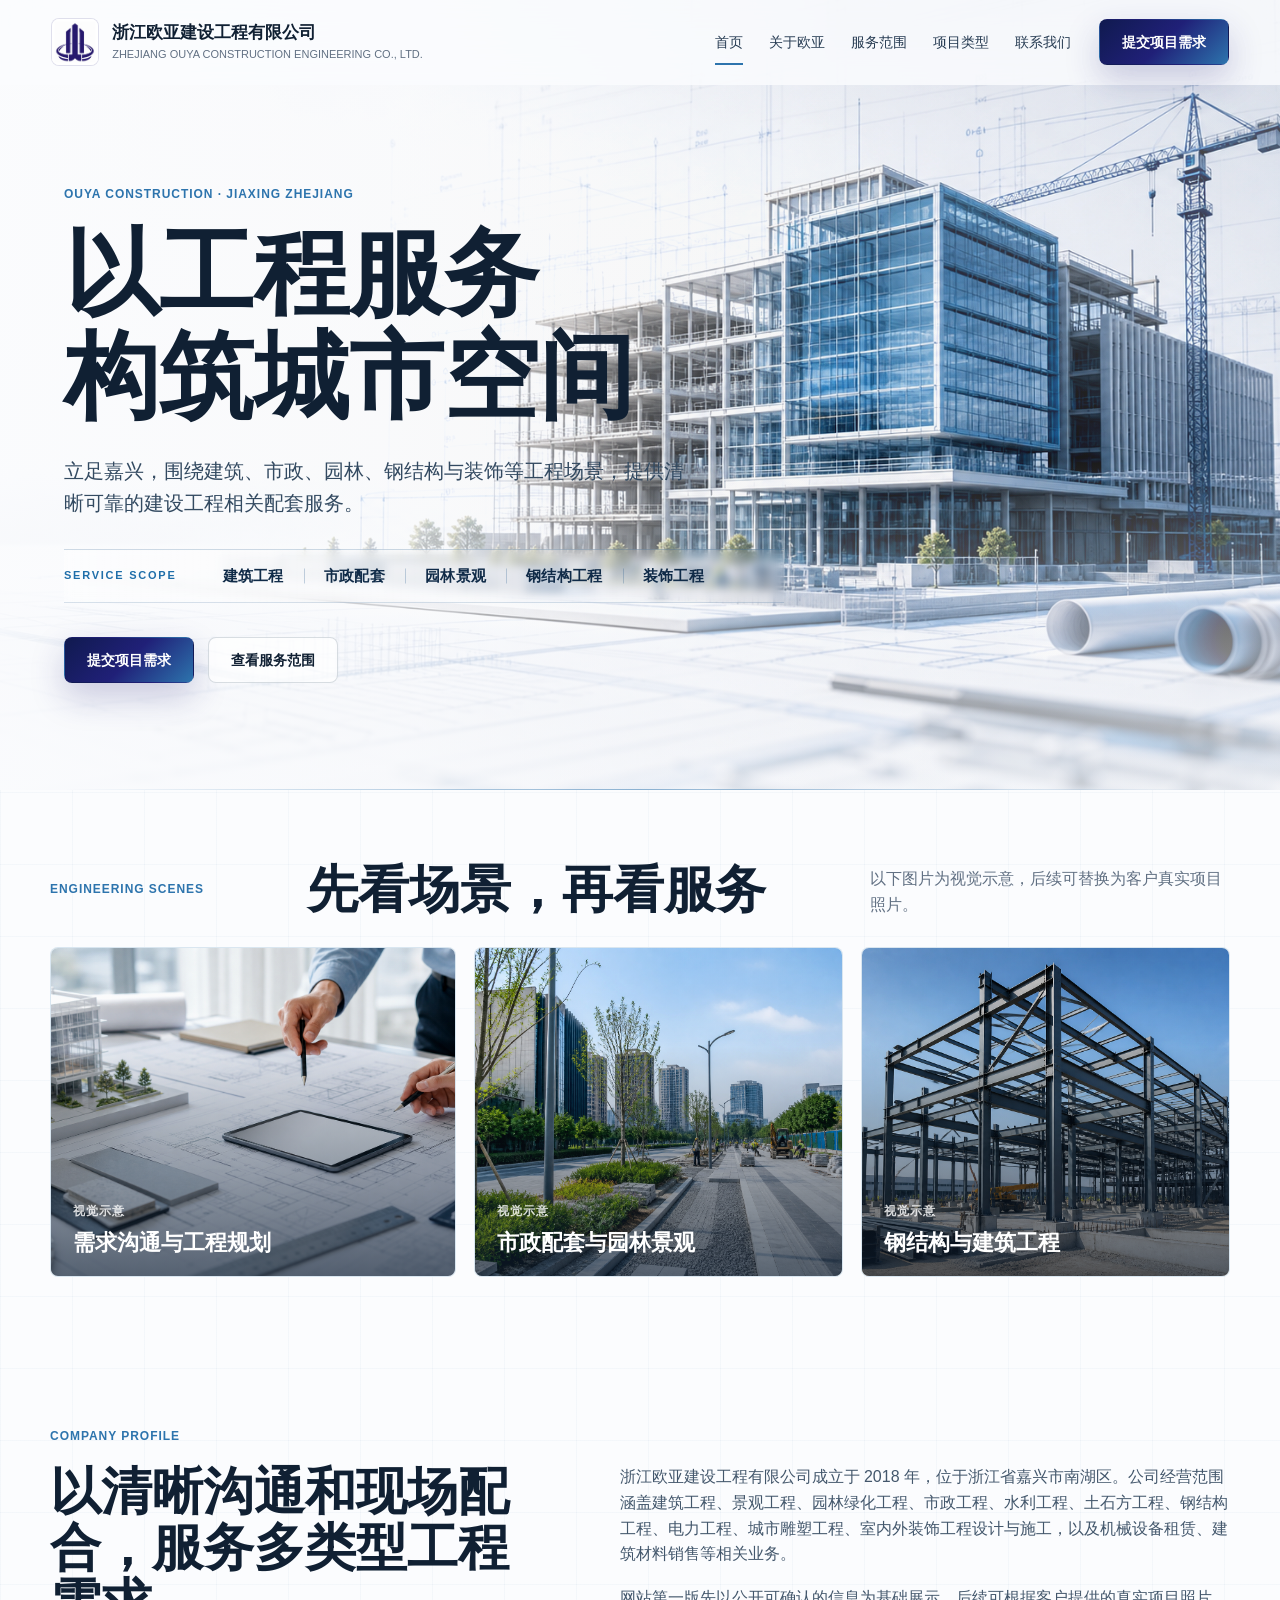
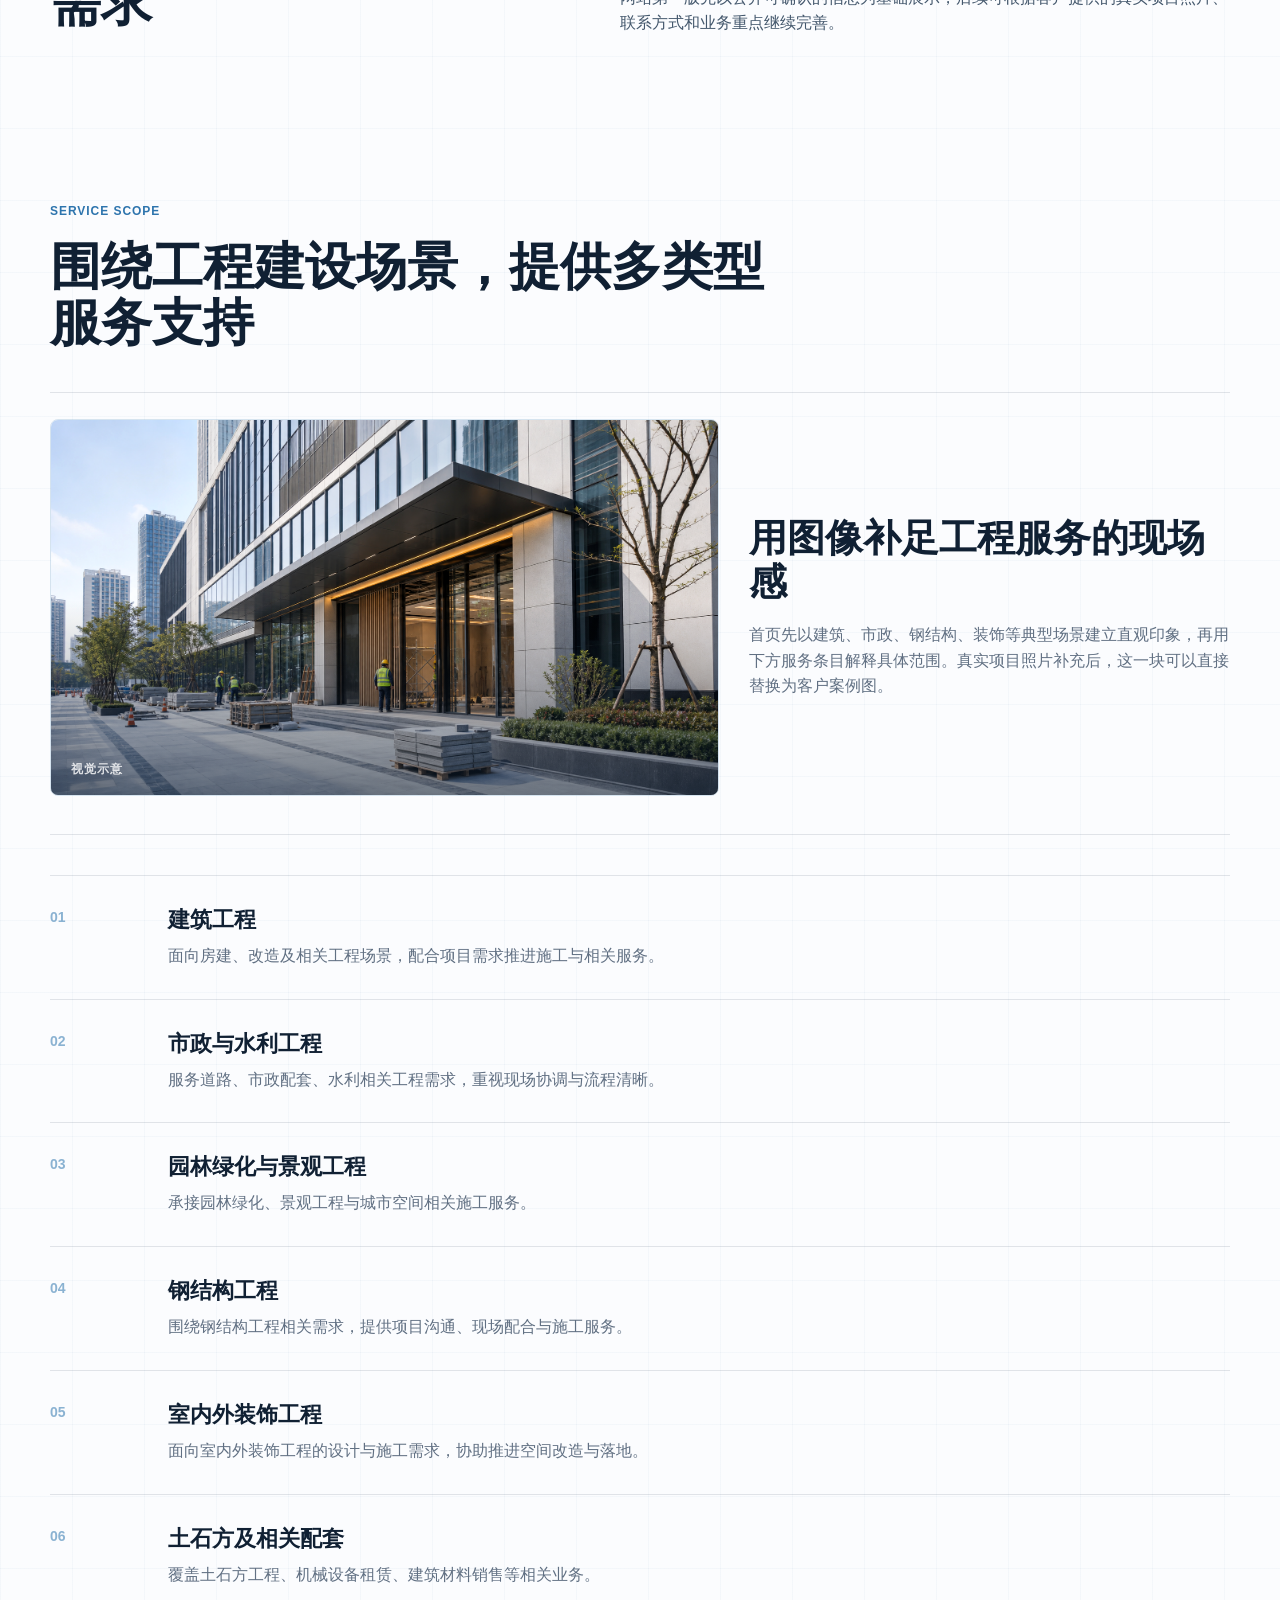
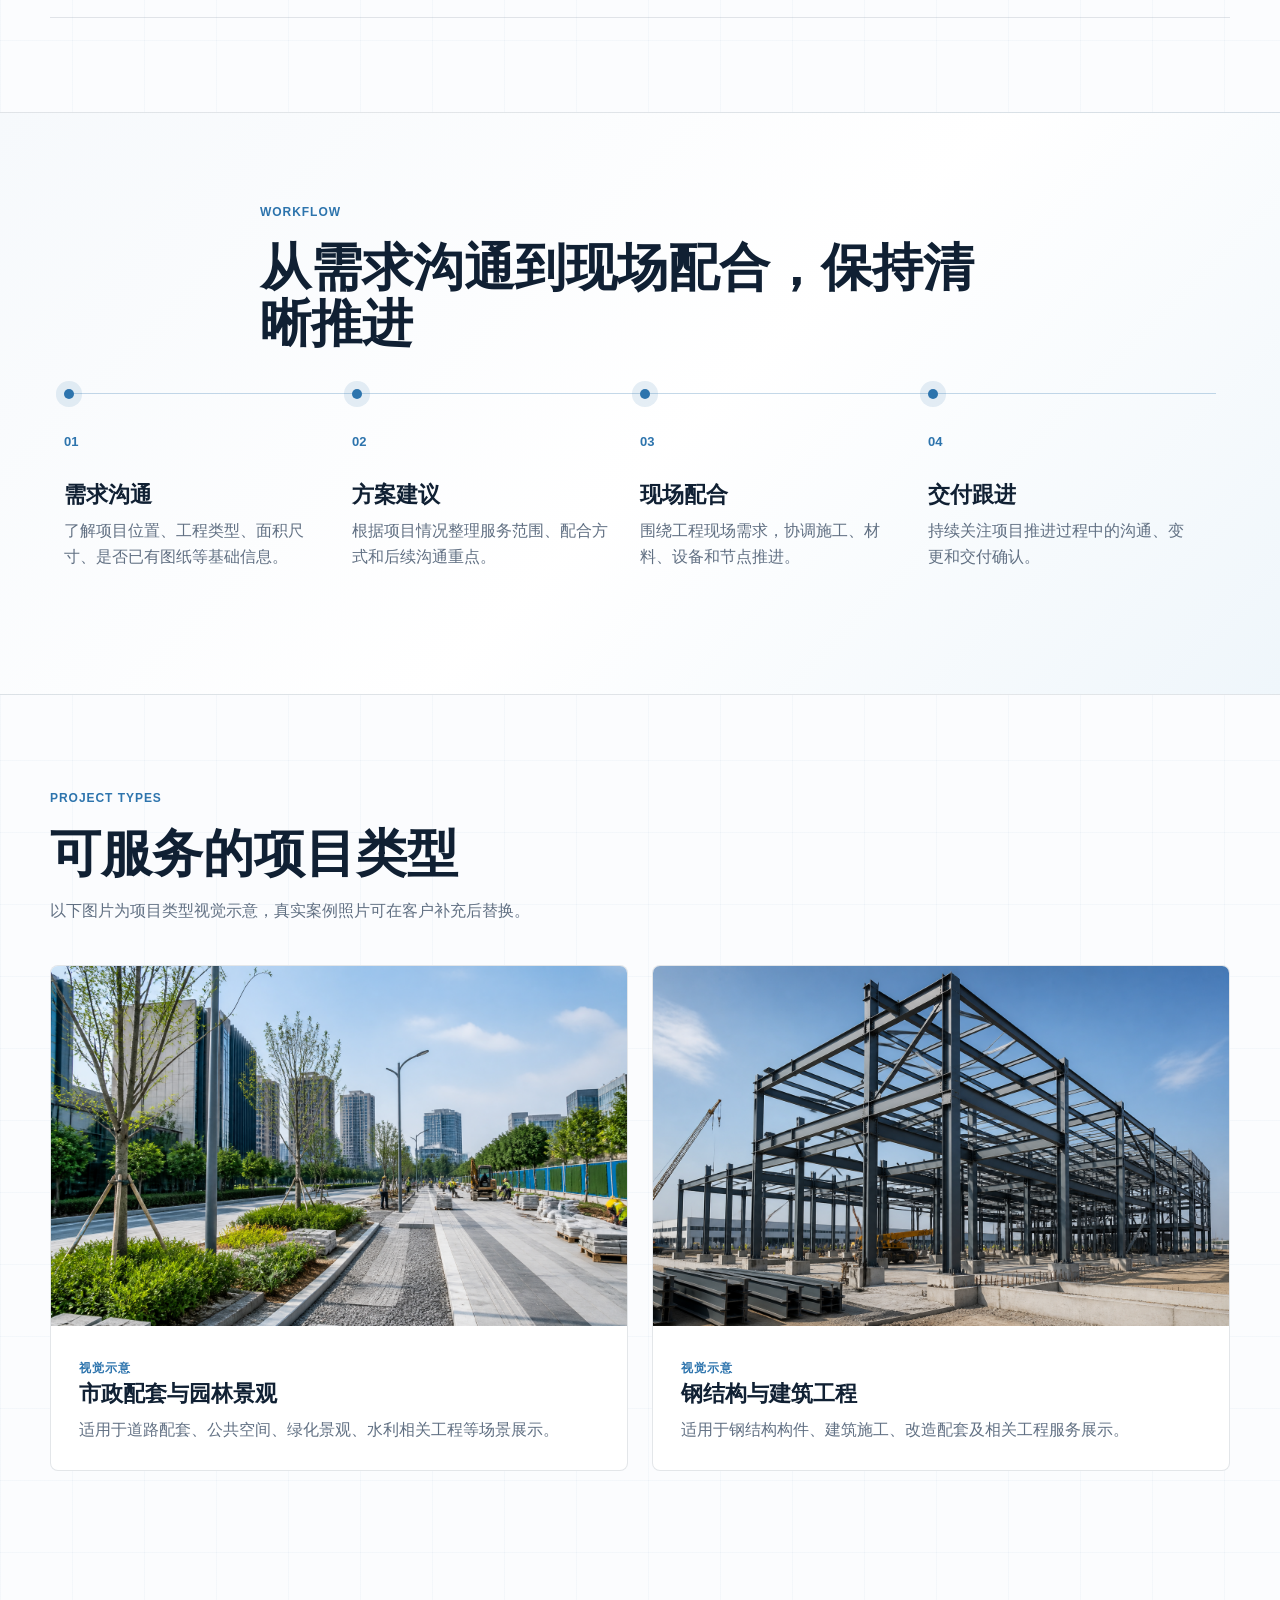
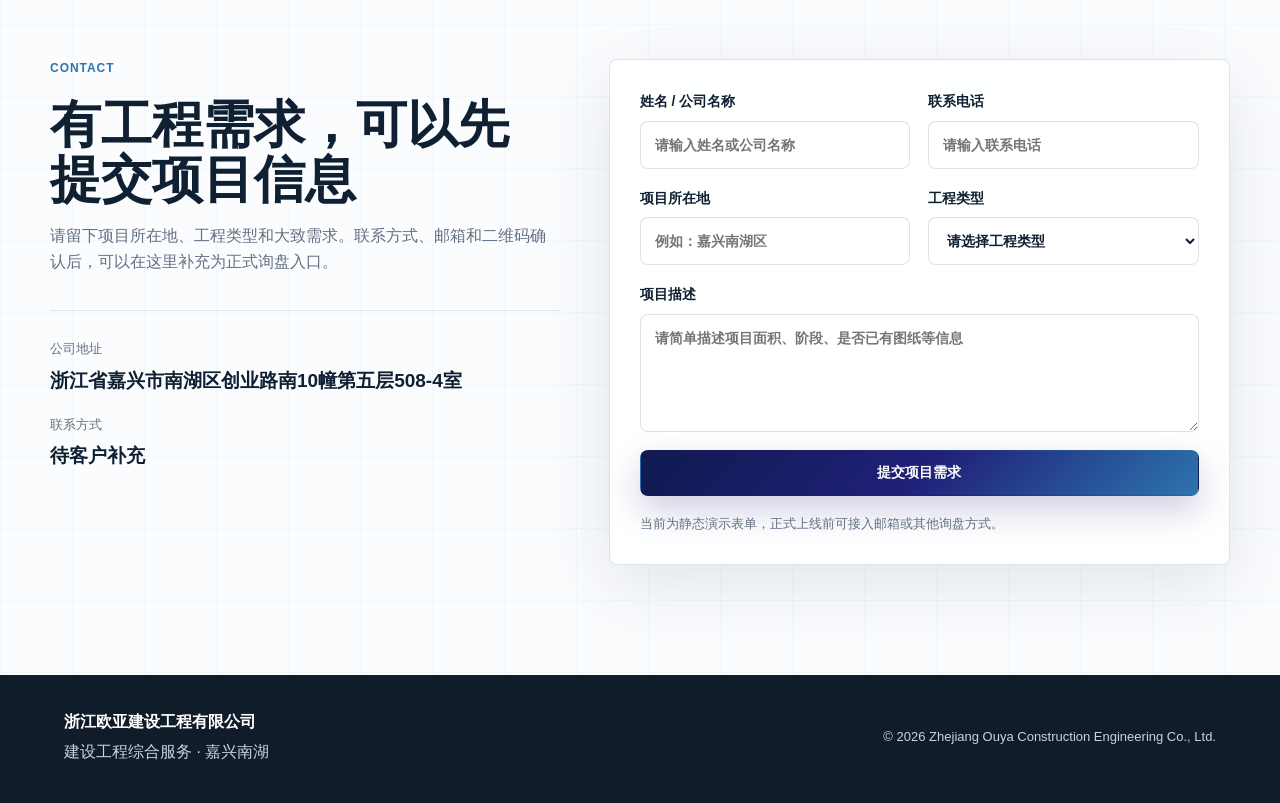
==== commit 6da8a9c9: "Refine hero service scope presentation" ====
--- a/index.html
+++ b/index.html
@@ -9,7 +9,7 @@
       content="浙江欧亚建设工程有限公司位于浙江省嘉兴市南湖区，围绕建筑工程、市政工程、园林绿化、钢结构工程、室内外装饰等场景提供建设工程相关服务。"
     />
     <!-- 上线前确认正式域名后再补充 canonical。 -->
-    <link rel="stylesheet" href="style.css?v=20260618-visual2" />
+    <link rel="stylesheet" href="style.css?v=20260618-scope" />
   </head>
   <body>
     <header class="site-header" data-header>
@@ -52,11 +52,12 @@
               立足嘉兴，围绕建筑、市政、园林、钢结构与装饰等工程场景，提供清晰可靠的建设工程相关配套服务。
             </p>
             <div class="hero-scope" aria-label="主要服务方向">
-              <span>建筑工程</span>
-              <span>市政配套</span>
-              <span>园林景观</span>
-              <span>钢结构工程</span>
-              <span>装饰工程</span>
+              <span class="scope-label">SERVICE SCOPE</span>
+              <span class="scope-item">建筑工程</span>
+              <span class="scope-item">市政配套</span>
+              <span class="scope-item">园林景观</span>
+              <span class="scope-item">钢结构工程</span>
+              <span class="scope-item">装饰工程</span>
             </div>
             <div class="hero-actions">
               <a class="btn primary" href="contact.html#inquiry">提交项目需求</a>
--- a/style.css
+++ b/style.css
@@ -307,24 +307,51 @@
 
 .hero-scope {
   display: flex;
+  align-items: center;
   flex-wrap: wrap;
-  gap: 10px;
-  max-width: 680px;
-  margin-top: 26px;
+  gap: 0;
+  max-width: 760px;
+  margin-top: 30px;
+  padding: 14px 0;
+  border-top: 1px solid rgba(20, 78, 132, 0.2);
+  border-bottom: 1px solid rgba(20, 78, 132, 0.16);
+  background: linear-gradient(90deg, rgba(255, 255, 255, 0.42), rgba(255, 255, 255, 0.16) 68%, rgba(255, 255, 255, 0));
+  backdrop-filter: blur(4px);
 }
 
 .hero-scope span {
   display: inline-flex;
   align-items: center;
-  min-height: 34px;
-  padding: 0 13px;
-  color: #173c62;
-  background: rgba(255, 255, 255, 0.68);
-  border: 1px solid rgba(45, 116, 173, 0.18);
-  border-radius: 8px;
-  font-size: 13px;
-  font-weight: 800;
-  backdrop-filter: blur(12px);
+}
+
+.scope-label {
+  margin-right: 26px;
+  color: #1f6ea9;
+  font-family: Arial, sans-serif;
+  font-size: 11px;
+  font-weight: 900;
+  letter-spacing: 0.16em;
+}
+
+.scope-item {
+  position: relative;
+  min-height: 22px;
+  padding: 0 20px;
+  color: #102b48;
+  font-size: 15px;
+  font-weight: 900;
+  letter-spacing: 0.02em;
+}
+
+.scope-item + .scope-item::before {
+  content: "";
+  position: absolute;
+  left: 0;
+  top: 50%;
+  width: 1px;
+  height: 15px;
+  background: rgba(20, 78, 132, 0.24);
+  transform: translateY(-50%);
 }
 
 .hero-actions {
@@ -1062,17 +1089,24 @@
   }
 
   .hero-scope {
-    display: grid;
-    grid-template-columns: repeat(2, minmax(0, 1fr));
-    gap: 8px;
-    margin-top: 22px;
+    gap: 10px 0;
+    margin-top: 24px;
+    padding: 13px 0;
   }
 
   .hero-scope span {
-    justify-content: center;
-    min-height: 32px;
-    padding: 0 10px;
-    font-size: 12px;
+    justify-content: flex-start;
+  }
+
+  .scope-label {
+    flex: 0 0 100%;
+    margin-right: 0;
+    font-size: 10px;
+  }
+
+  .scope-item {
+    padding: 0 13px;
+    font-size: 13px;
   }
 
   .hero-actions {
